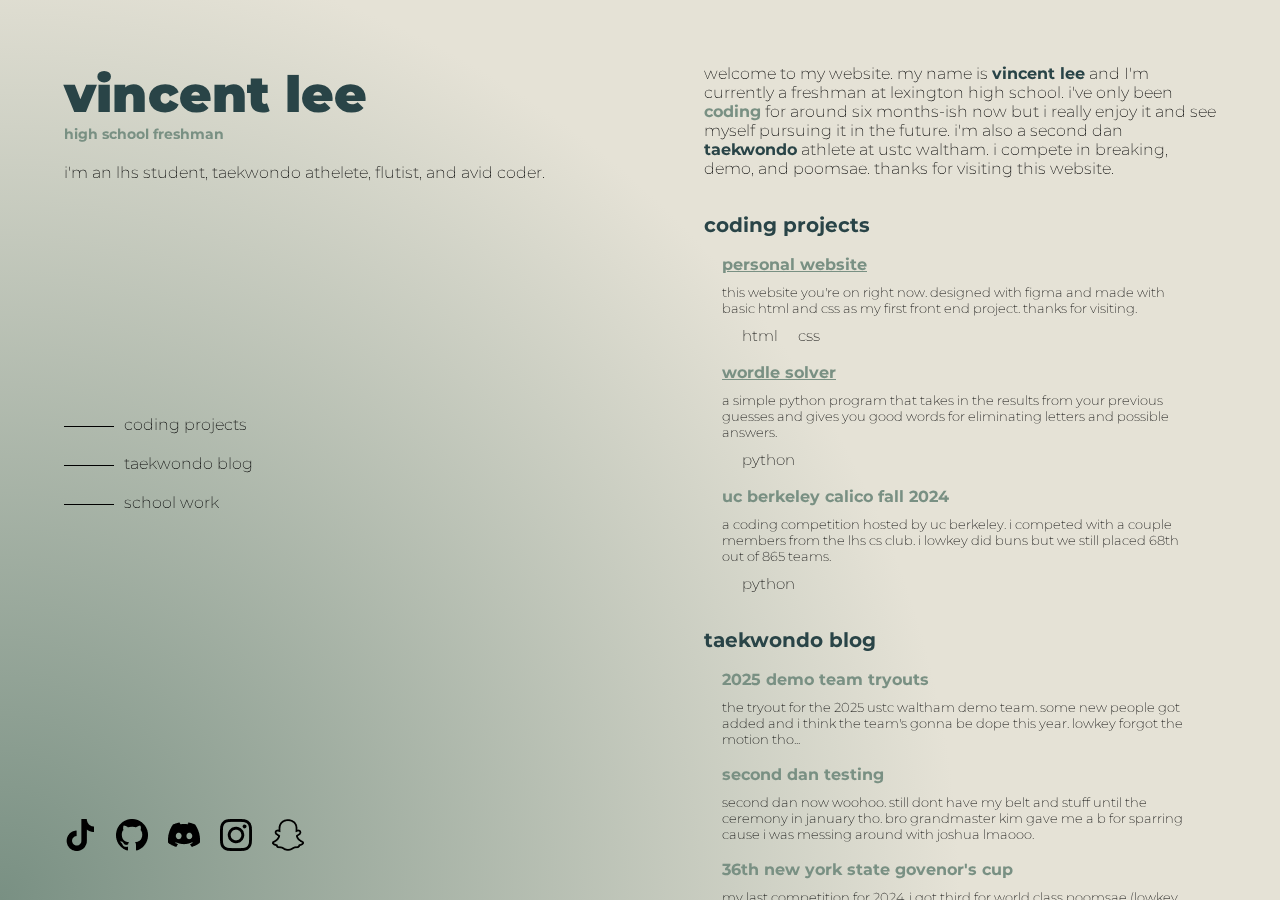
==== index.html @ 6ac3a6d7 "Update index.html" ====
<!DOCTYPE html>
<html>
<head>
    <title>vincent lee</title>
    <link href="./index.css" rel="stylesheet"> 
    <link rel="preconnect" href="https://fonts.googleapis.com">
    <link rel="preconnect" href="https://fonts.gstatic.com" crossorigin>
    <link href="https://fonts.googleapis.com/css2?family=Montserrat:ital,wght@0,100..900;1,100..900&display=swap" rel="stylesheet">
</head>

<body>
    <div id="left">
        <h1>vincent lee</h1>
        <h3>high school freshman</h3>
        <p class="text">i'm an lhs student, taekwondo athelete, flutist, and avid coder.</p>

        <nav id="contents">
            <hr><a class="underline" href="#coding"> coding projects</a><br>
            <hr><a class="underline" href="#taekwondo"> taekwondo blog</a><br>
            <hr><a class="underline" href="#schoolwork"> school work</a><br>
        </nav>

        <nav id="links">
            <a href="https://www.tiktok.com/@vinkentle" target="_blank"><img src="assets/tiktok.png"></a>
            <a href="https://github.com/vinkentle" target="_blank"><img src="assets/github.png"></a>
            <a href="https://discordapp.com/users/1306103498370318389" target="_blank"><img src="assets/discord.png"></a>
            <a href="" target="_blank"><img src="assets/instagram.png"></a>
            <a href="https://www.snapchat.com/add/vinkentle" target="_blank"><img src="assets/snapchat.png"></a>
        </nav>
    </div>

    <div id="right">
        <p class="text">welcome to my website. my name is <span class="important1">vincent lee</span> and I'm currently a freshman at lexington high school. i've only been <span class="important2">coding</span> for around six months-ish now but i really enjoy it and see myself pursuing it in the future. i'm also a second dan <span class="important1">taekwondo</span> athlete at ustc waltham. i compete in breaking, demo, and poomsae. thanks for visiting this website.</p>
        
        <div class="section" id="coding">
            <span class="heading">coding projects</span>
            <div class="entry">
                <a class="important2 underline" href="https://github.com/vinkentle/vinkentle.github.io">personal website</a>
                <p class="descrip">this website you're on right now. designed with figma and made with basic html and css as my first front end project. thanks for visiting.</p>
                <div class="tools">
                    <span>html</span>
                    <span>css</span>
                </div>
            </div>
            <div class="entry">
                <a class="important2 underline" href="https://github.com/vinkentle/hangman">wordle solver</a>
                <p class="descrip">a simple python program that takes in the results from your previous guesses and gives you good words for eliminating letters and possible answers.</p>
                <div class="tools">
                    <span>python</span>
                </div>
            </div>
            <div class="entry">
                <span class="important2">uc berkeley calico fall 2024</span>
                <p class="descrip">a coding competition hosted by uc berkeley. i competed with a couple members from the lhs cs club. i lowkey did buns but we still placed 68th out of 865 teams.</p>
                <div class="tools">
                    <span>python</span>
                </div>
            </div>
        </div>

        <div class="section" id="taekwondo">
            <span class="heading">taekwondo blog</span>
            <div class="entry">
                <span class="important2">2025 demo team tryouts</span>
                <p class="descrip">the tryout for the 2025 ustc waltham demo team. some new people got added and i think the team's gonna be dope this year. lowkey forgot the motion tho...</p>
            </div>
            <div class="entry">
                <span class="important2">second dan testing</span>
                <p class="descrip">second dan now woohoo. still dont have my belt and stuff until the ceremony in january tho. bro grandmaster kim gave me a b for sparring cause i was messing around with joshua lmaooo.</p>
            </div>
            <div class="entry">
                <span class="important2">36th new york state govenor's cup</span>
                <p class="descrip">my last competition for 2024. i got third for world class poomsae (lowkey did buns), second for demo, and first for breaking (rahhh). if william didn't move the board for my 540 i bet the team would've gotten first dude.</p>
            </div>
        </div>

        <div class="section" id="schoolwork">
            <span class="heading">school work</span>
            <div class="entry">
                <span class="important2">scholastic art and writing</span>
                <p class="descrip">a little writing competition that i made a submission for. i submitted an essay about the structure and limitation of large language models. last year i only got a silver key at nationals so hopefully i get a gold key this time.</p>
            </div>
            <div class="entry">
                <span class="important2">honors spanish ii</span>
                <p class="descrip">the most advanced spanish class traditionally available to freshman. lowkey cooking in this class so hard. i've gotten a+ on like all the tests so far (except for one...)</p>
            </div>
            <div class="entry">
                <span class="important2">concert band</span>
                <p class="descrip">one of the two honors level bands at lhs. in between wind ensemble and symphonic band. lowkey have no idea how i got in tho. i need to lock in on my playing.</p>
            </div>
        </div>
    </div>
</body>
</html>
---- index.css ----
* {
    box-sizing: border-box;
    margin: 0px;
    padding: 0px;
    font-family: 'Montserrat';
}

html, body {
    height: 100vh;
    margin: 0;
    padding: 0;
}

body {
    background-image: radial-gradient(circle 75vw at bottom left, #799083 0%, #e5e2d6 100%);
}

#left {
    position: fixed;
    width: 50%;
    left: 0;
    height: 100%;
    padding: 5%;
}

#right {
    position: fixed;
    width: 50%;
    right: 0;
    height: 100%;
    padding: 5%;
    overflow: scroll;
}

#contents {
    position: fixed;
    top: 45%;
    width: 100%;
}

#links {
    position: fixed;
    bottom: 5%;
    display: flex;
    gap: 20px;
    justify-content: left;
}

#contents a {
    display: inline-block;
    font-weight: 200;
    margin: 10px;
    color: #000000;
    text-decoration: none;
}

#contents hr {
    width: 50px;
    color: #000000;
    display: inline-block;
    position: relative;
    bottom: 3px;
    border: none;
    background-color: #000000;
    height: 1px;
}

#left h1 {
    font-weight: 900;
    font-size: 50px;
    color: #294447;
}

#left h3 {
    color: #799083;
    font-size: 14px;
    font-weight: 700;
    margin-bottom: 20px;
}

.important1 {
    font-weight: 700;
    color:#294447 ;
}

.important2 {
    font-weight: 700;
    color: #799083;
}

.section {
    margin: 3vh 0;
}

.entry {
    margin: 18px;
}

.descrip {
    font-weight: 200;
    font-size: 13px;
    margin-top: 10px;
}

.tools {
    display: flex;
    gap: 20px;
    justify-content: left;
    position: relative;
    left: 20px;
    font-weight: 200;
    font-size: 15px;
    margin-top: 10px;
}

.underline:hover {
    text-decoration: underline !important;
}

.text {
    font-weight: 200;
}

.heading {
    font-weight: 700;
    color:#294447;
    font-size: 20px;
}

.section {
    margin-top: 35px;
}
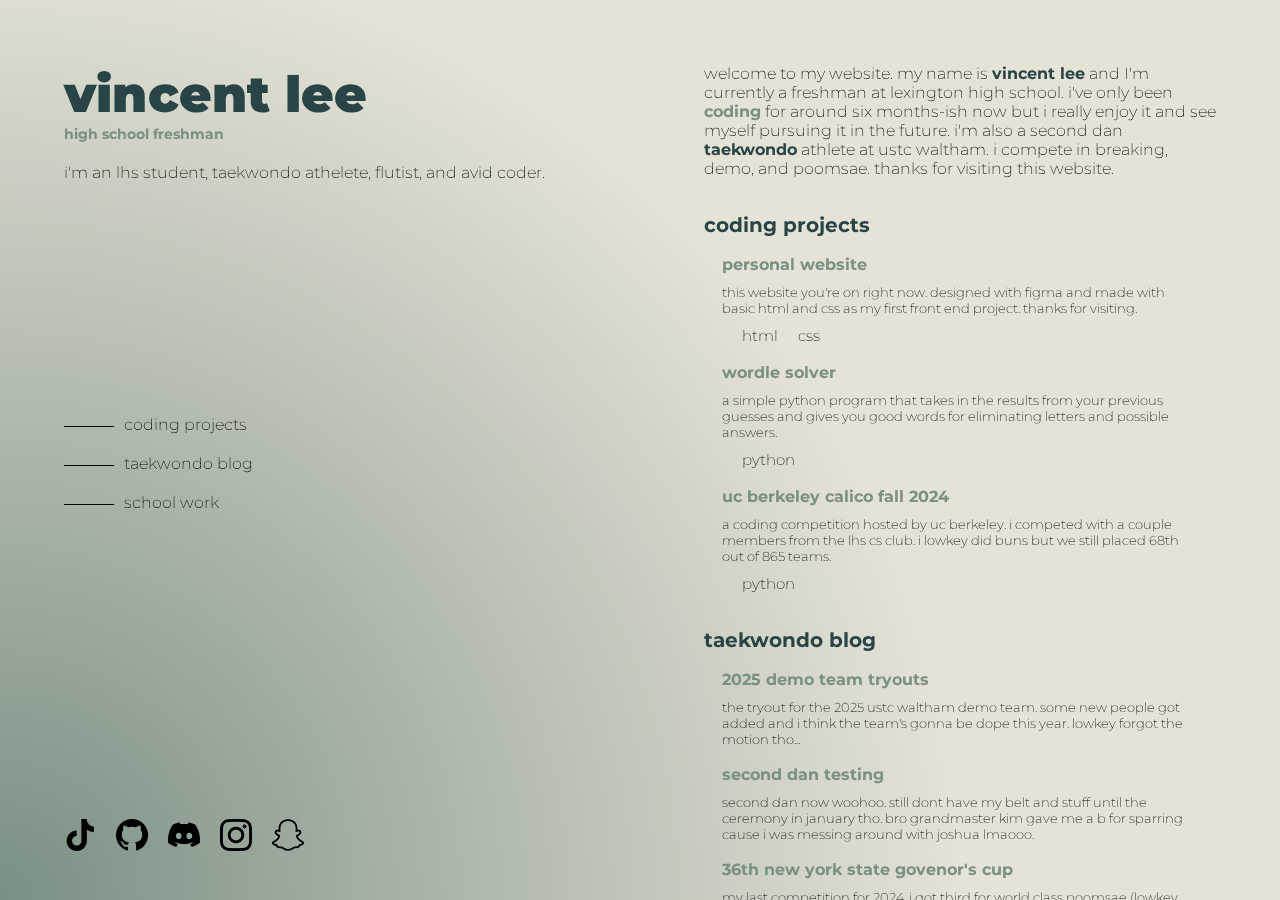
==== commit 405183a3: "small changes" ====
--- a/index.html
+++ b/index.html
@@ -35,7 +35,7 @@
         <div class="section" id="coding">
             <span class="heading">coding projects</span>
             <div class="entry">
-                <a class="important2 underline" href="https://github.com/vinkentle/vinkentle.github.io">personal website</a>
+                <a class="important2 underline" href="https://github.com/vinkentle/vinkentle.github.io" target="_blank">personal website</a>
                 <p class="descrip">this website you're on right now. designed with figma and made with basic html and css as my first front end project. thanks for visiting.</p>
                 <div class="tools">
                     <span>html</span>
@@ -43,7 +43,7 @@
                 </div>
             </div>
             <div class="entry">
-                <a class="important2 underline" href="https://github.com/vinkentle/hangman">wordle solver</a>
+                <a class="important2 underline" href="https://github.com/vinkentle/hangman" target="_blank">wordle solver</a>
                 <p class="descrip">a simple python program that takes in the results from your previous guesses and gives you good words for eliminating letters and possible answers.</p>
                 <div class="tools">
                     <span>python</span>
--- a/index.css
+++ b/index.css
@@ -113,6 +113,10 @@
     margin-top: 10px;
 }
 
+.underline {
+    text-decoration: none;
+}
+
 .underline:hover {
     text-decoration: underline !important;
 }
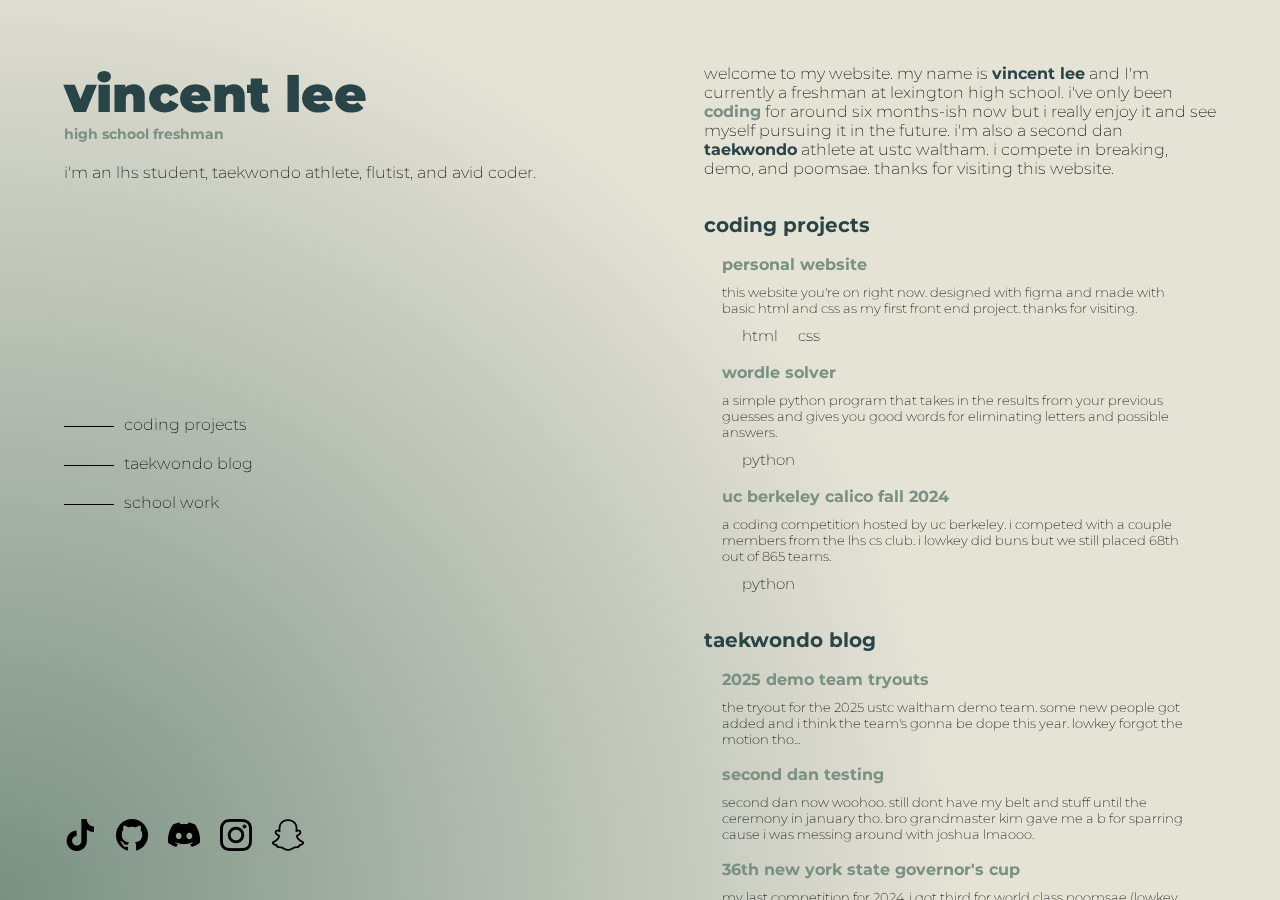
==== commit 612ce23e: "Update index.html" ====
--- a/index.html
+++ b/index.html
@@ -3,6 +3,7 @@
 <head>
     <title>vincent lee</title>
     <link href="./index.css" rel="stylesheet"> 
+    <link href="assets/icon.png" rel="icon">
     <link rel="preconnect" href="https://fonts.googleapis.com">
     <link rel="preconnect" href="https://fonts.gstatic.com" crossorigin>
     <link href="https://fonts.googleapis.com/css2?family=Montserrat:ital,wght@0,100..900;1,100..900&display=swap" rel="stylesheet">
@@ -12,7 +13,7 @@
     <div id="left">
         <h1>vincent lee</h1>
         <h3>high school freshman</h3>
-        <p class="text">i'm an lhs student, taekwondo athelete, flutist, and avid coder.</p>
+        <p class="text">i'm an lhs student, taekwondo athlete, flutist, and avid coder.</p>
 
         <nav id="contents">
             <hr><a class="underline" href="#coding"> coding projects</a><br>
@@ -69,7 +70,7 @@
                 <p class="descrip">second dan now woohoo. still dont have my belt and stuff until the ceremony in january tho. bro grandmaster kim gave me a b for sparring cause i was messing around with joshua lmaooo.</p>
             </div>
             <div class="entry">
-                <span class="important2">36th new york state govenor's cup</span>
+                <span class="important2">36th new york state governor's cup</span>
                 <p class="descrip">my last competition for 2024. i got third for world class poomsae (lowkey did buns), second for demo, and first for breaking (rahhh). if william didn't move the board for my 540 i bet the team would've gotten first dude.</p>
             </div>
         </div>
--- a/index.css
+++ b/index.css
@@ -96,6 +96,10 @@
     margin: 18px;
 }
 
+.entry a {
+    text-decoration: none;
+}
+
 .descrip {
     font-weight: 200;
     font-size: 13px;
@@ -111,10 +115,6 @@
     font-weight: 200;
     font-size: 15px;
     margin-top: 10px;
-}
-
-.underline {
-    text-decoration: none;
 }
 
 .underline:hover {
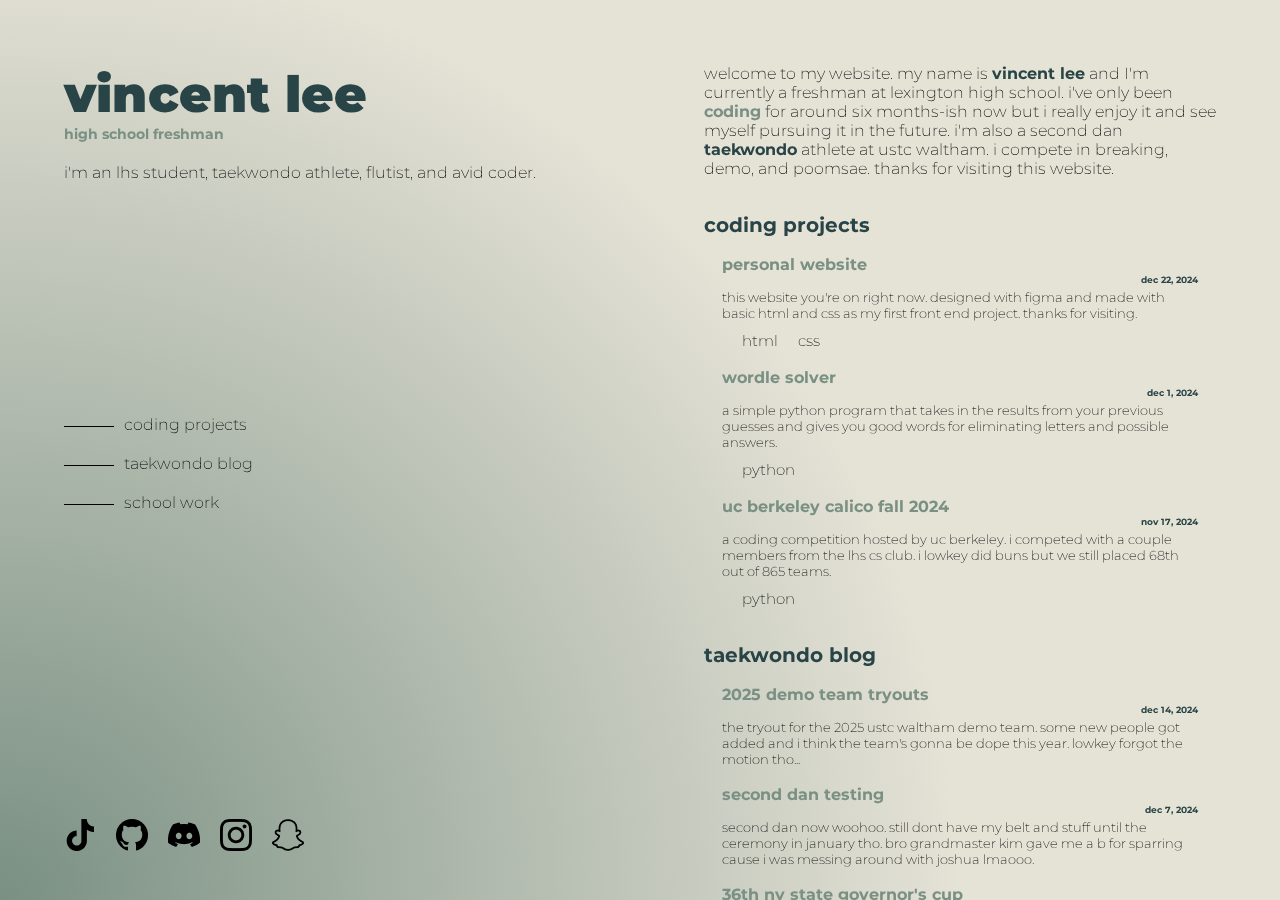
==== commit 413f956e: "dates" ====
--- a/index.html
+++ b/index.html
@@ -25,7 +25,7 @@
             <a href="https://www.tiktok.com/@vinkentle" target="_blank"><img src="assets/tiktok.png"></a>
             <a href="https://github.com/vinkentle" target="_blank"><img src="assets/github.png"></a>
             <a href="https://discordapp.com/users/1306103498370318389" target="_blank"><img src="assets/discord.png"></a>
-            <a href="" target="_blank"><img src="assets/instagram.png"></a>
+            <a href="https://www.instagram.com/vinkentle/" target="_blank"><img src="assets/instagram.png"></a>
             <a href="https://www.snapchat.com/add/vinkentle" target="_blank"><img src="assets/snapchat.png"></a>
         </nav>
     </div>
@@ -37,6 +37,7 @@
             <span class="heading">coding projects</span>
             <div class="entry">
                 <a class="important2 underline" href="https://github.com/vinkentle/vinkentle.github.io" target="_blank">personal website</a>
+                <p class="date important1">dec 22, 2024</p>
                 <p class="descrip">this website you're on right now. designed with figma and made with basic html and css as my first front end project. thanks for visiting.</p>
                 <div class="tools">
                     <span>html</span>
@@ -45,6 +46,7 @@
             </div>
             <div class="entry">
                 <a class="important2 underline" href="https://github.com/vinkentle/hangman" target="_blank">wordle solver</a>
+                <p class="date important1">dec 1, 2024</p>
                 <p class="descrip">a simple python program that takes in the results from your previous guesses and gives you good words for eliminating letters and possible answers.</p>
                 <div class="tools">
                     <span>python</span>
@@ -52,6 +54,7 @@
             </div>
             <div class="entry">
                 <span class="important2">uc berkeley calico fall 2024</span>
+                <p class="date important1">nov 17, 2024</p>
                 <p class="descrip">a coding competition hosted by uc berkeley. i competed with a couple members from the lhs cs club. i lowkey did buns but we still placed 68th out of 865 teams.</p>
                 <div class="tools">
                     <span>python</span>
@@ -63,14 +66,17 @@
             <span class="heading">taekwondo blog</span>
             <div class="entry">
                 <span class="important2">2025 demo team tryouts</span>
+                <p class="date important1">dec 14, 2024</p>
                 <p class="descrip">the tryout for the 2025 ustc waltham demo team. some new people got added and i think the team's gonna be dope this year. lowkey forgot the motion tho...</p>
             </div>
             <div class="entry">
                 <span class="important2">second dan testing</span>
+                <p class="date important1">dec 7, 2024</p>
                 <p class="descrip">second dan now woohoo. still dont have my belt and stuff until the ceremony in january tho. bro grandmaster kim gave me a b for sparring cause i was messing around with joshua lmaooo.</p>
             </div>
             <div class="entry">
-                <span class="important2">36th new york state governor's cup</span>
+                <span class="important2">36th ny state governor's cup</span>
+                <p class="date important1">nov 17, 2024</p>
                 <p class="descrip">my last competition for 2024. i got third for world class poomsae (lowkey did buns), second for demo, and first for breaking (rahhh). if william didn't move the board for my 540 i bet the team would've gotten first dude.</p>
             </div>
         </div>
@@ -79,14 +85,17 @@
             <span class="heading">school work</span>
             <div class="entry">
                 <span class="important2">scholastic art and writing</span>
+                <p class="date important1">dec 6, 2024</p>
                 <p class="descrip">a little writing competition that i made a submission for. i submitted an essay about the structure and limitation of large language models. last year i only got a silver key at nationals so hopefully i get a gold key this time.</p>
             </div>
             <div class="entry">
                 <span class="important2">honors spanish ii</span>
+                <p class="date important1">freshman</p>
                 <p class="descrip">the most advanced spanish class traditionally available to freshman. lowkey cooking in this class so hard. i've gotten a+ on like all the tests so far (except for one...)</p>
             </div>
             <div class="entry">
                 <span class="important2">concert band</span>
+                <p class="date important1">freshman</p>
                 <p class="descrip">one of the two honors level bands at lhs. in between wind ensemble and symphonic band. lowkey have no idea how i got in tho. i need to lock in on my playing.</p>
             </div>
         </div>
--- a/index.css
+++ b/index.css
@@ -94,6 +94,7 @@
 
 .entry {
     margin: 18px;
+    position: relative;
 }
 
 .entry a {
@@ -103,7 +104,7 @@
 .descrip {
     font-weight: 200;
     font-size: 13px;
-    margin-top: 10px;
+    margin-top: 15px;
 }
 
 .tools {
@@ -135,3 +136,8 @@
     margin-top: 35px;
 }
 
+.date {
+    position: absolute;
+    right: 0;
+    font-size: 9px;
+}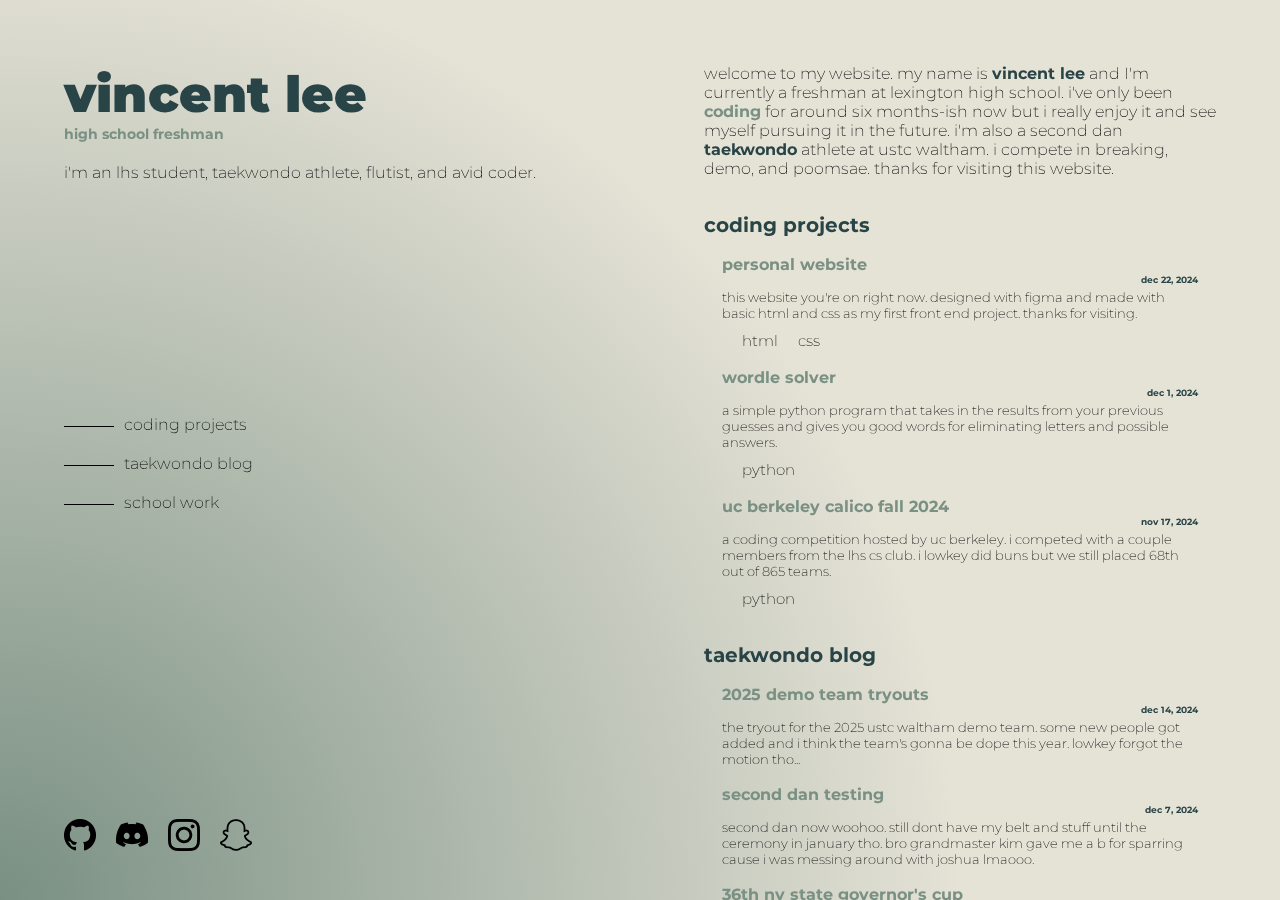
==== commit ae02e04b: "remove tt" ====
--- a/index.html
+++ b/index.html
@@ -22,7 +22,6 @@
         </nav>
 
         <nav id="links">
-            <a href="https://www.tiktok.com/@vinkentle" target="_blank"><img src="assets/tiktok.png"></a>
             <a href="https://github.com/vinkentle" target="_blank"><img src="assets/github.png"></a>
             <a href="https://discordapp.com/users/1306103498370318389" target="_blank"><img src="assets/discord.png"></a>
             <a href="https://www.instagram.com/vinkentle/" target="_blank"><img src="assets/instagram.png"></a>
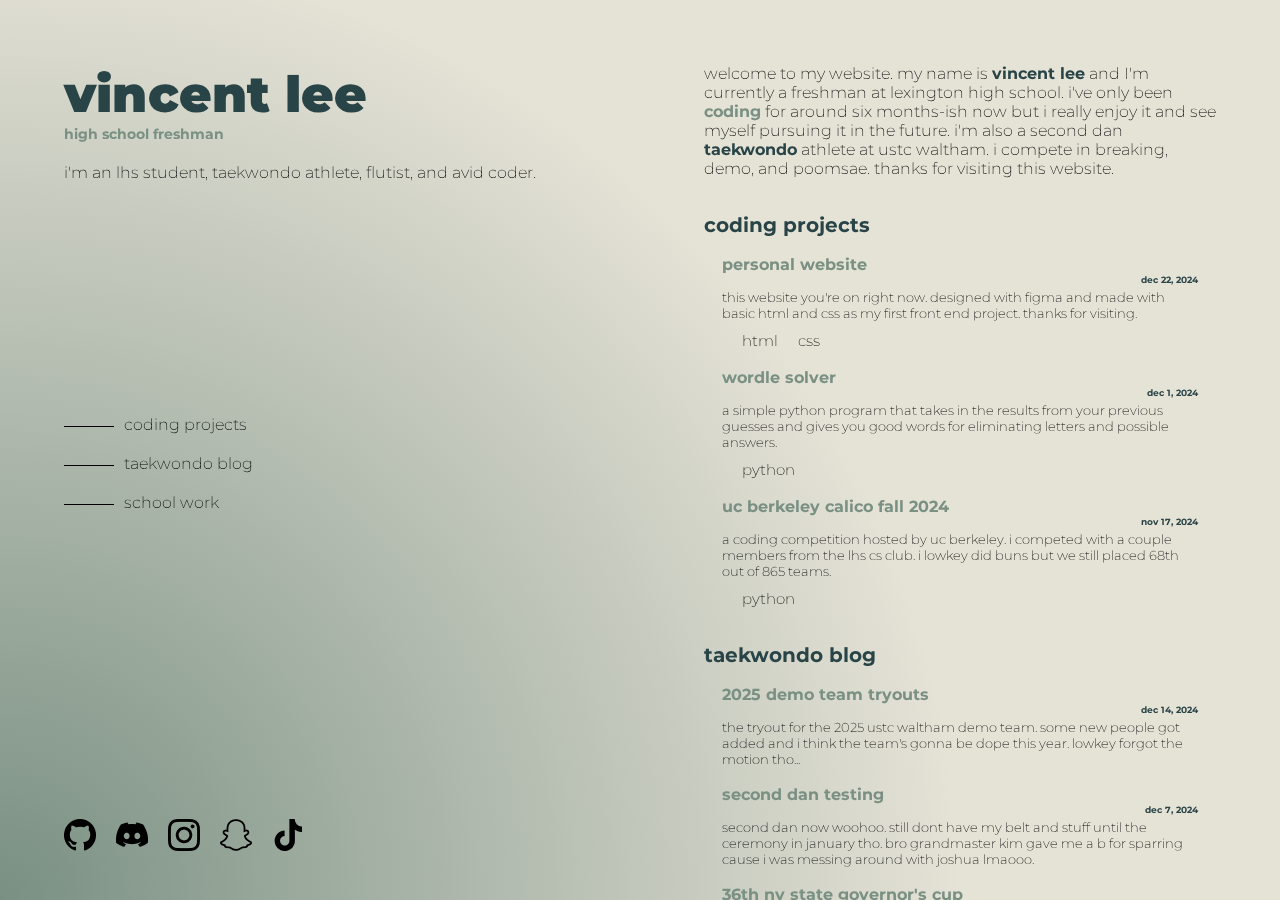
==== commit 4e620f0a: "some calm changes" ====
--- a/index.html
+++ b/index.html
@@ -26,6 +26,7 @@
             <a href="https://discordapp.com/users/1306103498370318389" target="_blank"><img src="assets/discord.png"></a>
             <a href="https://www.instagram.com/vinkentle/" target="_blank"><img src="assets/instagram.png"></a>
             <a href="https://www.snapchat.com/add/vinkentle" target="_blank"><img src="assets/snapchat.png"></a>
+            <a href="https://www.tiktok.com/@vinkentle" target="_blank"><img src="assets/tiktok.png"></a>
         </nav>
     </div>
 
@@ -83,9 +84,9 @@
         <div class="section" id="schoolwork">
             <span class="heading">school work</span>
             <div class="entry">
-                <span class="important2">scholastic art and writing</span>
-                <p class="date important1">dec 6, 2024</p>
-                <p class="descrip">a little writing competition that i made a submission for. i submitted an essay about the structure and limitation of large language models. last year i only got a silver key at nationals so hopefully i get a gold key this time.</p>
+                <span class="important2">honors es</span>
+                <p class="date important1">freshman</p>
+                <p class="descrip">a little honors science class. explores content like streams, oceanography, climate, etc. teacher says i have leadership in the class cause i give answers to like everybody lmaoo</p>
             </div>
             <div class="entry">
                 <span class="important2">honors spanish ii</span>
@@ -97,6 +98,11 @@
                 <p class="date important1">freshman</p>
                 <p class="descrip">one of the two honors level bands at lhs. in between wind ensemble and symphonic band. lowkey have no idea how i got in tho. i need to lock in on my playing.</p>
             </div>
+            <div class="entry">
+                <span class="important2">honors math ii</span>
+                <p class="date important1">freshman</p>
+                <p class="descrip">an honors math course. highest one available without taking a test. could i have taken the test and skipped? perchance. but i was too lazy to.</p>
+            </div>
         </div>
     </div>
 </body>
--- a/index.css
+++ b/index.css
@@ -27,8 +27,8 @@
     position: fixed;
     width: 50%;
     right: 0;
+    padding: 5%;
     height: 100%;
-    padding: 5%;
     overflow: scroll;
 }
 
